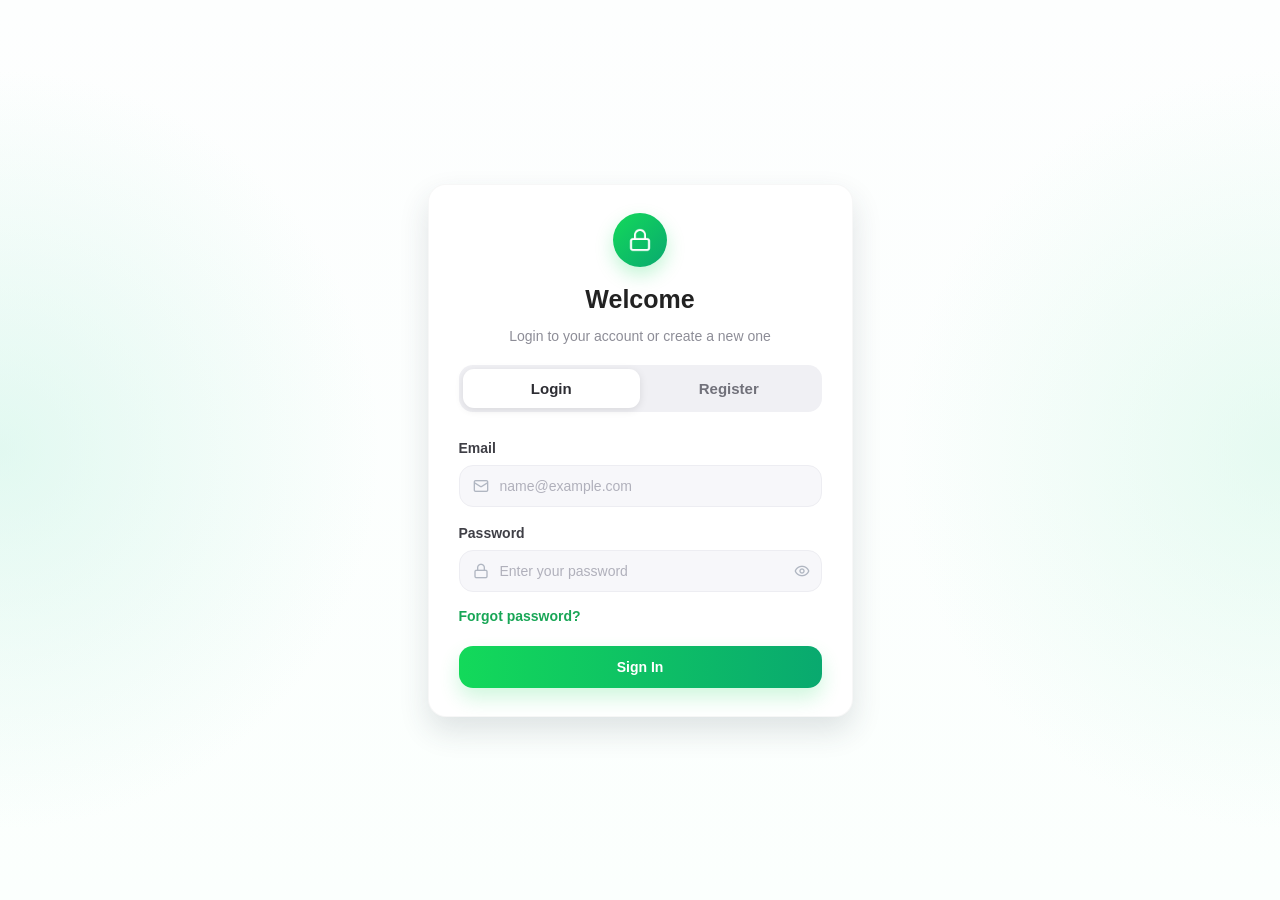
==== src/main/webapp/index.html @ 4265567c "ujwal added files" ====
<!doctype html>
<html lang="en">
<head>
  <meta charset="UTF-8" />
  <meta http-equiv="refresh" content="0; url=login.html" />
  <meta name="viewport" content="width=device-width, initial-scale=1.0" />
  <title>Redirecting...</title>
</head>
<body>
  <p>Redirecting to <a href="login.html">login.html</a>...</p>
</body>
</html>
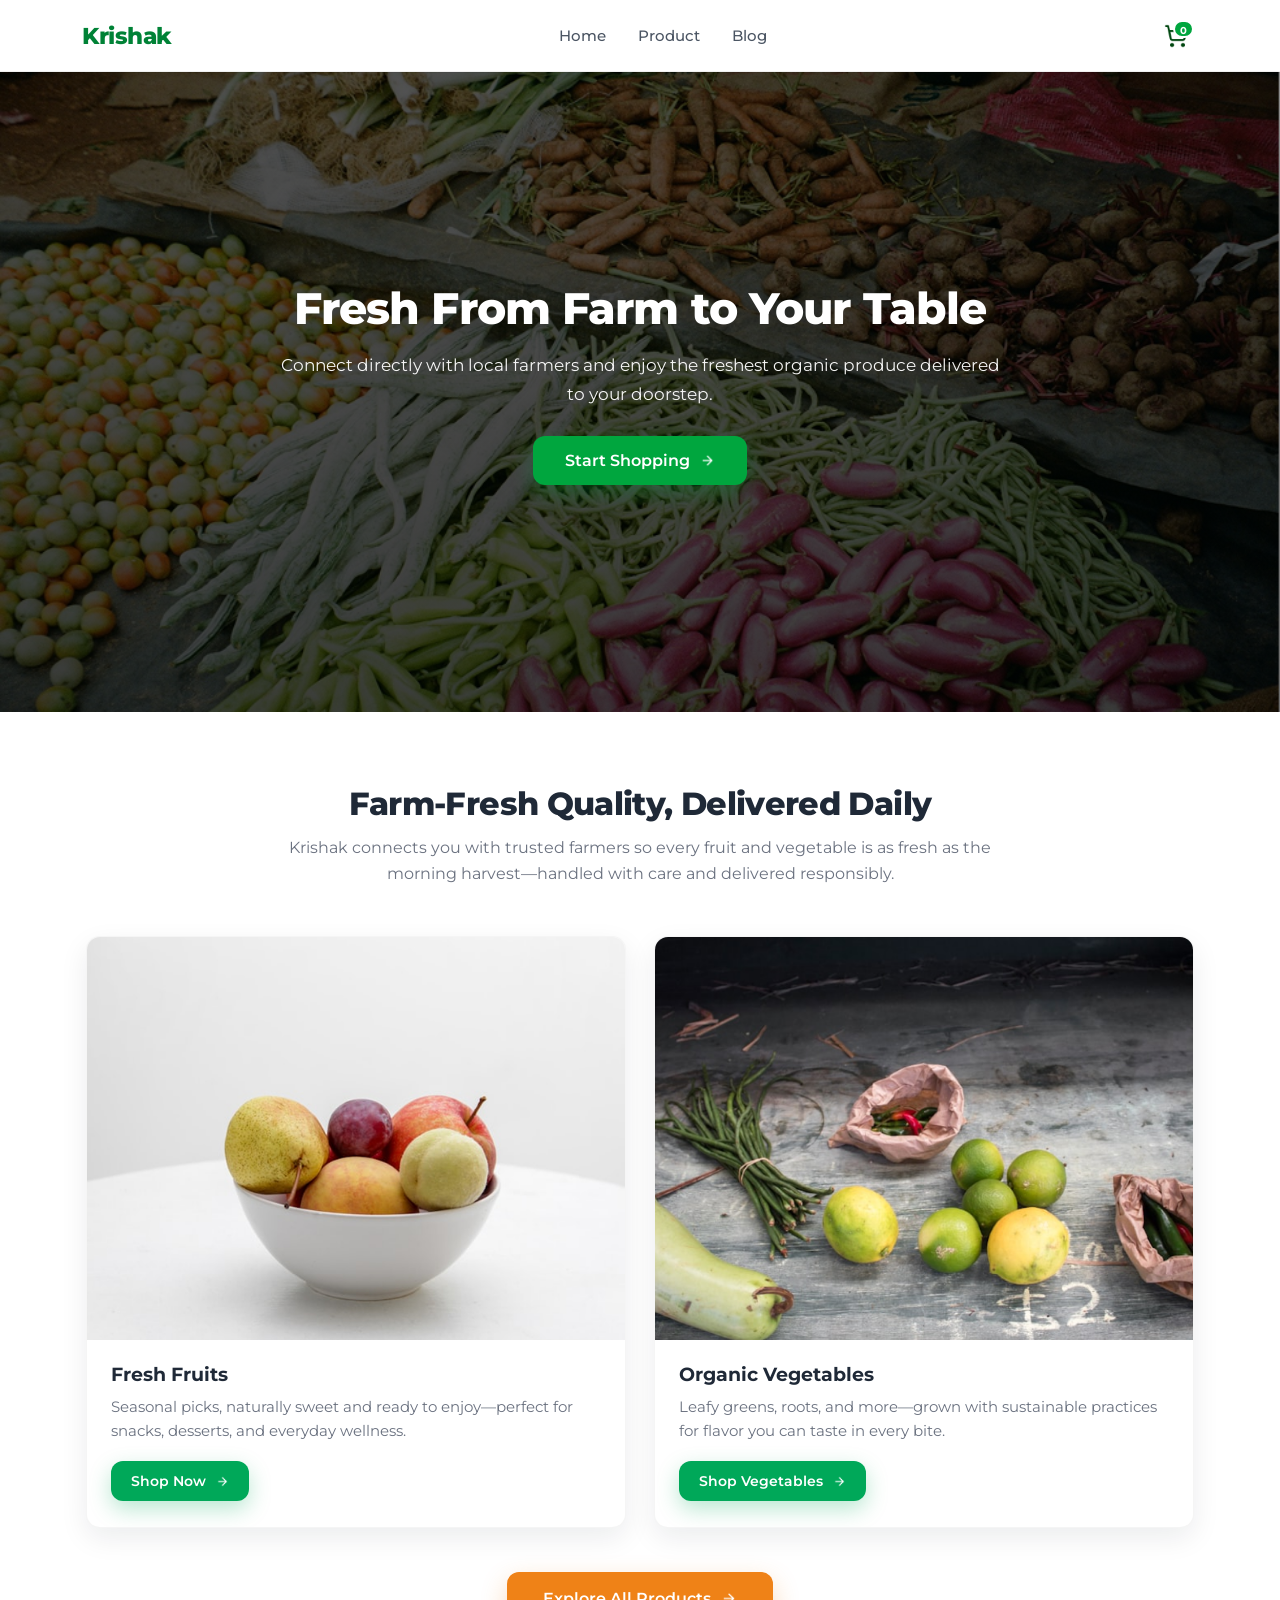
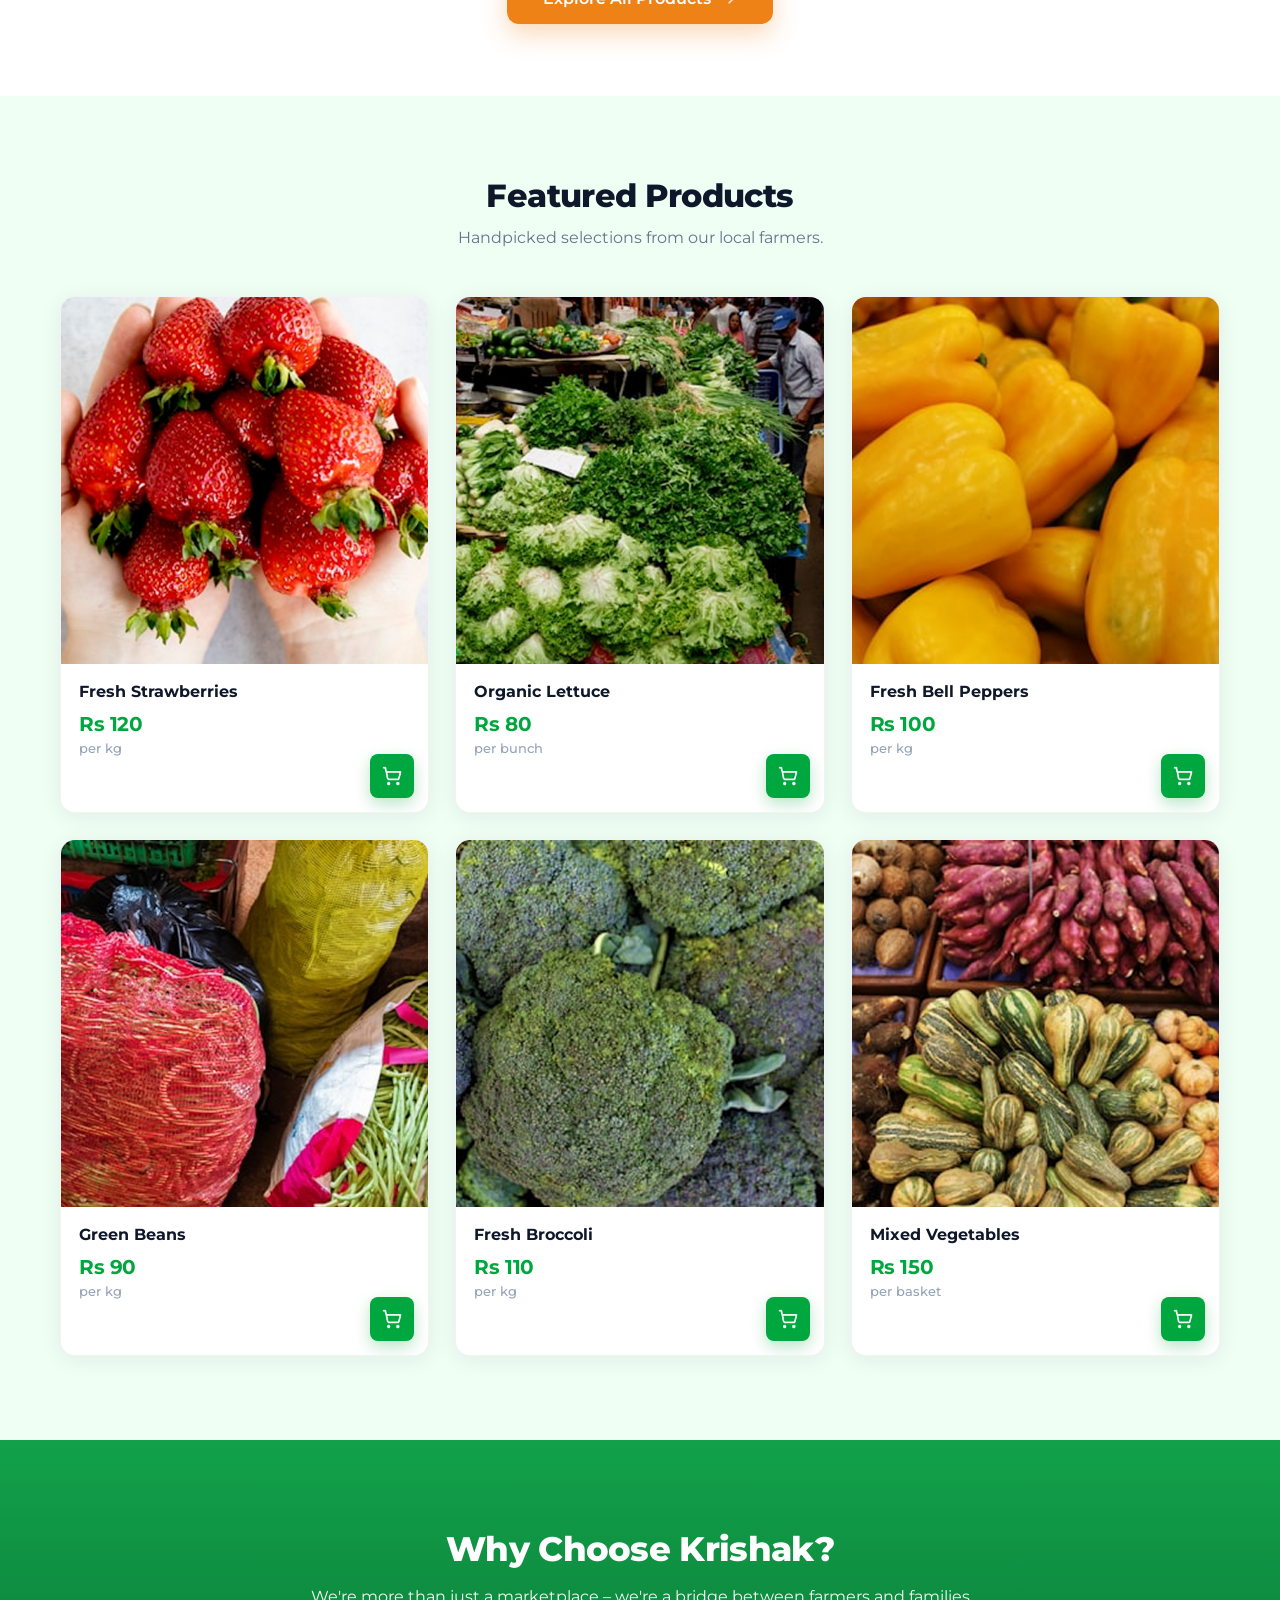
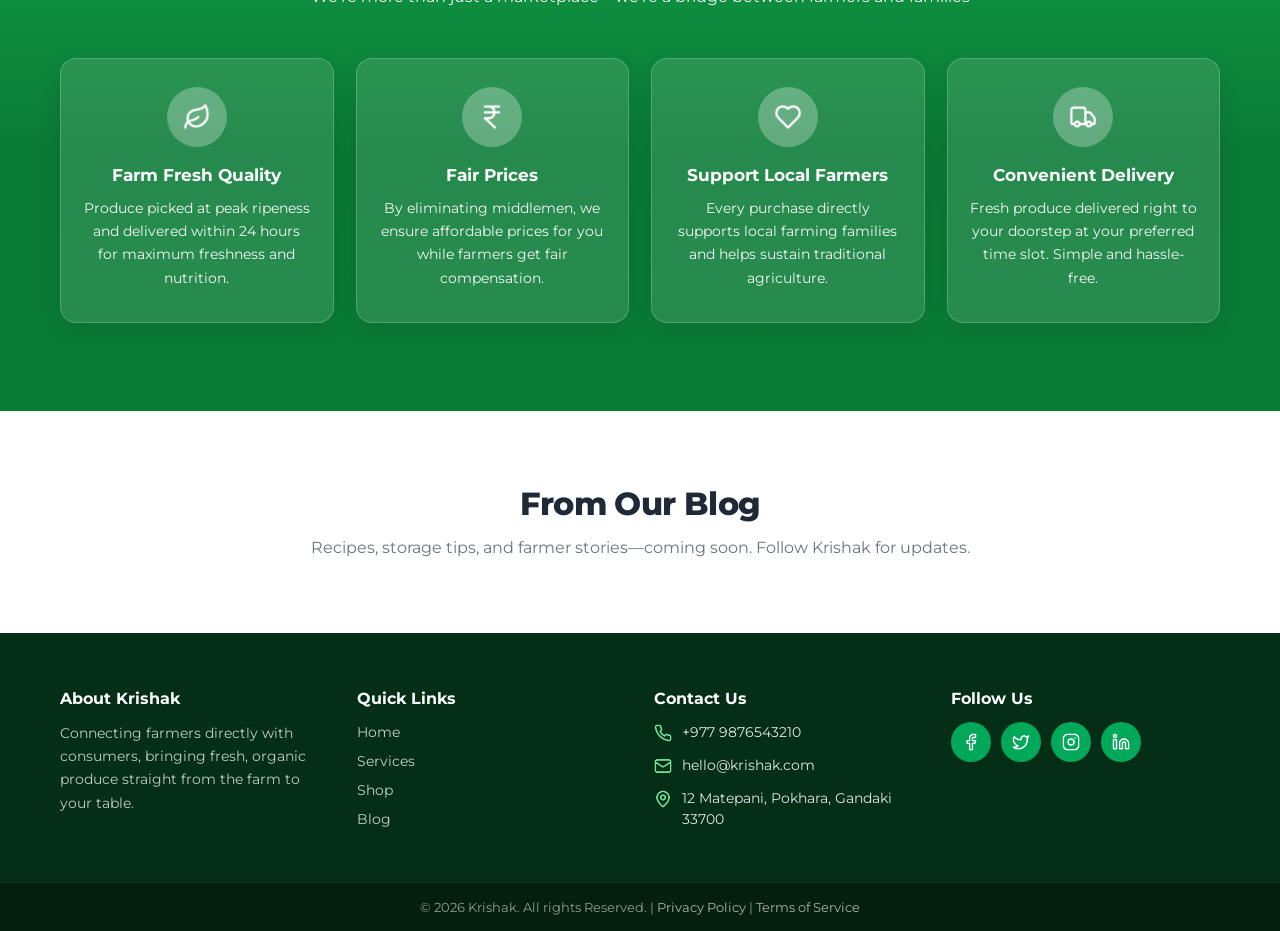
==== commit 1a704463: "static web creation" ====
--- a/src/main/webapp/index.html
+++ b/src/main/webapp/index.html
@@ -2,12 +2,187 @@
 <html lang="en">
 <head>
   <meta charset="UTF-8" />
-  <meta http-equiv="refresh" content="0; url=login.html" />
   <meta name="viewport" content="width=device-width, initial-scale=1.0" />
-  <title>Redirecting...</title>
+  <title>Krishak — Farm Fresh to Your Table</title>
+  <link rel="preconnect" href="https://fonts.googleapis.com" />
+  <link rel="preconnect" href="https://fonts.gstatic.com" crossorigin />
+  <link href="https://fonts.googleapis.com/css2?family=Montserrat:wght@400;500;600;700;800&display=swap" rel="stylesheet" />
+  <link rel="stylesheet" href="landing.css" />
 </head>
 <body>
-  <p>Redirecting to <a href="login.html">login.html</a>...</p>
+  <header class="site-header" id="top">
+    <div class="header-inner">
+      <a class="logo" href="index.html">Krishak</a>
+      <nav class="main-nav" aria-label="Primary">
+        <a href="index.html#top">Home</a>
+        <a href="shop.html">Product</a>
+        <a href="#blog">Blog</a>
+      </nav>
+      <a class="cart-link" href="cart.html" aria-label="Shopping cart">
+        <img src="image/cart.png" alt="" width="24" height="24" />
+        <span id="cart-badge" class="cart-badge" aria-live="polite">0</span>
+      </a>
+    </div>
+  </header>
+
+  <main>
+    <section class="hero" aria-label="Welcome">
+      <div class="hero-bg" style="background-image: url('image/hero.png');"></div>
+      <div class="hero-overlay"></div>
+      <div class="hero-content">
+        <h1>Fresh From Farm to Your Table</h1>
+        <p>
+          Connect directly with local farmers and enjoy the freshest organic produce delivered to your doorstep.
+        </p>
+        <a class="btn btn-primary btn-hero" href="shop.html">Start Shopping <img class="btn-arrow" src="image/right_arrow.png" alt="" width="16" height="16" /></a>
+      </div>
+    </section>
+
+    <section class="section intro" id="categories">
+      <div class="container narrow">
+        <h2 class="section-title">Farm-Fresh Quality, Delivered Daily</h2>
+        <p class="section-lead">
+          Krishak connects you with trusted farmers so every fruit and vegetable is as fresh as the morning harvest—handled with care and delivered responsibly.
+        </p>
+      </div>
+
+      <div class="container category-row">
+        <article class="category-card">
+          <div class="category-media">
+            <img src="image/fruit.png" alt="Bowl of fresh mixed fruits" loading="lazy" />
+          </div>
+          <div class="category-body">
+            <h3>Fresh Fruits</h3>
+            <p>Seasonal picks, naturally sweet and ready to enjoy—perfect for snacks, desserts, and everyday wellness.</p>
+            <a class="btn btn-primary btn-sm" href="shop.html">Shop Now <img class="btn-arrow" src="image/right_arrow.png" alt="" width="14" height="14" /></a>
+          </div>
+        </article>
+        <article class="category-card">
+          <div class="category-media">
+            <img src="image/organic_vegetables.png" alt="Assorted organic vegetables" loading="lazy" />
+          </div>
+          <div class="category-body">
+            <h3>Organic Vegetables</h3>
+            <p>Leafy greens, roots, and more—grown with sustainable practices for flavor you can taste in every bite.</p>
+            <a class="btn btn-primary btn-sm" href="shop.html">Shop Vegetables <img class="btn-arrow" src="image/right_arrow.png" alt="" width="14" height="14" /></a>
+          </div>
+        </article>
+      </div>
+
+      <div class="container cta-wrap">
+        <a class="btn btn-accent btn-lg" href="shop.html">Explore All Products <img class="btn-arrow" src="image/right_arrow.png" alt="" width="15" height="15" /></a>
+      </div>
+    </section>
+
+    <section class="section featured" id="featured" aria-labelledby="featured-heading">
+      <div class="container">
+        <h2 id="featured-heading" class="section-title">Featured Products</h2>
+        <p class="section-lead">Handpicked selections from our local farmers.</p>
+
+        <div id="product-grid" class="product-grid"></div>
+      </div>
+    </section>
+
+    <section class="section why" id="why" aria-labelledby="why-heading">
+      <div class="container">
+        <h2 id="why-heading" class="why-title">Why Choose Krishak?</h2>
+        <p class="why-lead">We're more than just a marketplace – we're a bridge between farmers and families</p>
+
+        <div class="why-grid">
+          <article class="why-card">
+            <div class="why-icon" aria-hidden="true">
+              <img class="why-icon-tone" src="image/leaf.png" alt="" />
+            </div>
+            <h3>Farm Fresh Quality</h3>
+            <p>Produce picked at peak ripeness and delivered within 24 hours for maximum freshness and nutrition.</p>
+          </article>
+          <article class="why-card">
+            <div class="why-icon" aria-hidden="true">
+              <img class="why-icon-tone" src="image/rupee.png" alt="" />
+            </div>
+            <h3>Fair Prices</h3>
+            <p>By eliminating middlemen, we ensure affordable prices for you while farmers get fair compensation.</p>
+          </article>
+          <article class="why-card">
+            <div class="why-icon" aria-hidden="true">
+              <img src="image/white_heart.png" alt="" />
+            </div>
+            <h3>Support Local Farmers</h3>
+            <p>Every purchase directly supports local farming families and helps sustain traditional agriculture.</p>
+          </article>
+          <article class="why-card">
+            <div class="why-icon" aria-hidden="true">
+              <img src="image/white_truck.png" alt="" />
+            </div>
+            <h3>Convenient Delivery</h3>
+            <p>Fresh produce delivered right to your doorstep at your preferred time slot. Simple and hassle-free.</p>
+          </article>
+        </div>
+      </div>
+    </section>
+
+    <section class="section blog-teaser" id="blog" aria-labelledby="blog-heading">
+      <div class="container narrow">
+        <h2 id="blog-heading" class="section-title">From Our Blog</h2>
+        <p class="section-lead">Recipes, storage tips, and farmer stories—coming soon. Follow Krishak for updates.</p>
+      </div>
+    </section>
+  </main>
+
+  <footer class="site-footer">
+    <div class="footer-grid container">
+      <div class="footer-col">
+        <h3>About Krishak</h3>
+        <p>
+          Connecting farmers directly with consumers, bringing fresh, organic produce straight from the farm to your table.
+        </p>
+      </div>
+      <div class="footer-col">
+        <h3>Quick Links</h3>
+        <ul class="footer-links">
+          <li><a href="index.html#top">Home</a></li>
+          <li><a href="#why">Services</a></li>
+          <li><a href="shop.html">Shop</a></li>
+          <li><a href="#blog">Blog</a></li>
+        </ul>
+      </div>
+      <div class="footer-col">
+        <h3>Contact Us</h3>
+        <ul class="footer-contact">
+          <li>
+            <img src="image/phone.png" alt="" width="18" height="18" />
+            <a href="tel:+911800123456">+977 9876543210</a>
+          </li>
+          <li>
+            <img src="image/green_email.png" alt="" width="18" height="18" />
+            <a href="mailto:hello@krishak.com">hello@krishak.com</a>
+          </li>
+          <li>
+            <img src="image/location.png" alt="" width="18" height="18" />
+            <span>12 Matepani, Pokhara, Gandaki 33700</span>
+          </li>
+        </ul>
+      </div>
+      <div class="footer-col">
+        <h3>Follow Us</h3>
+        <div class="social-row" aria-label="Social media">
+          <a class="social-btn" href="#" aria-label="Facebook"><img src="image/facebook.png" alt="" /></a>
+          <a class="social-btn" href="#" aria-label="Twitter"><img src="image/bird.png" alt="" /></a>
+          <a class="social-btn" href="#" aria-label="Instagram"><img src="image/instagram.png" alt="" /></a>
+          <a class="social-btn" href="#" aria-label="LinkedIn"><img src="image/linkedIn.png" alt="" /></a>
+        </div>
+      </div>
+    </div>
+
+    <div class="footer-bar">
+      <div class="container footer-bar-inner">
+        <p>© 2026 Krishak. All rights Reserved. | <a href="#">Privacy Policy</a> | <a href="#">Terms of Service</a></p>
+      </div>
+    </div>
+  </footer>
+
+  <p id="toast" class="toast" role="status" aria-live="polite"></p>
+
+  <script src="landing.js"></script>
 </body>
 </html>
-
--- a/src/main/webapp/landing.css
+++ b/src/main/webapp/landing.css
@@ -0,0 +1,818 @@
+:root {
+  --logo-green: #008236;
+  --cta-green: #00a63e;
+  --cta-green-hover: #008c35;
+  --green-primary: #00a859;
+  --green-primary-hover: #008f4c;
+  --orange-accent: #ef8217;
+  --orange-accent-hover: #d97310;
+  --mint-bg: #f0fdf4;
+  --text-dark: #374151;
+  --text-muted: #6b7280;
+  /* Why section uses its own gradient + glass cards (see .why) */
+  --footer-bg: #052e16;
+  --footer-bar: #041f10;
+  --header-h: 72px;
+  --shadow-soft: 0 10px 28px rgba(15, 23, 42, 0.08);
+  --radius-card: 14px;
+  --radius-btn: 999px;
+}
+
+*,
+*::before,
+*::after {
+  box-sizing: border-box;
+}
+
+html {
+  scroll-behavior: smooth;
+}
+
+body {
+  margin: 0;
+  font-family: "Montserrat", system-ui, -apple-system, sans-serif;
+  color: var(--text-dark);
+  background: #fff;
+  padding-top: var(--header-h);
+}
+
+img {
+  max-width: 100%;
+  height: auto;
+  display: block;
+}
+
+a {
+  color: inherit;
+}
+
+/* ——— Sticky header ——— */
+.site-header {
+  position: fixed;
+  top: 0;
+  left: 0;
+  right: 0;
+  z-index: 1000;
+  height: var(--header-h);
+  background: rgba(255, 255, 255, 0.96);
+  backdrop-filter: blur(10px);
+  border-bottom: 1px solid rgba(0, 0, 0, 0.06);
+  box-shadow: 0 1px 0 rgba(0, 0, 0, 0.04);
+}
+
+.header-inner {
+  max-width: 1160px;
+  margin: 0 auto;
+  padding: 0 22px;
+  height: 100%;
+  display: flex;
+  align-items: center;
+  justify-content: space-between;
+  gap: 20px;
+}
+
+.logo {
+  font-weight: 800;
+  font-size: 1.45rem;
+  letter-spacing: -0.02em;
+  color: var(--logo-green);
+  text-decoration: none;
+}
+
+.main-nav {
+  display: flex;
+  align-items: center;
+  justify-content: center;
+  gap: 32px;
+  flex: 1;
+}
+
+.main-nav a {
+  text-decoration: none;
+  font-weight: 500;
+  font-size: 0.95rem;
+  color: #4b5563;
+  transition: color 0.2s ease;
+}
+
+.main-nav a:hover {
+  color: var(--logo-green);
+}
+
+.cart-link {
+  position: relative;
+  display: flex;
+  align-items: center;
+  justify-content: center;
+  width: 44px;
+  height: 44px;
+  border-radius: 12px;
+  transition: background 0.2s ease;
+}
+
+.cart-link:hover {
+  background: rgba(0, 130, 54, 0.1);
+}
+
+.cart-link img {
+  width: 24px;
+  height: 24px;
+  object-fit: contain;
+  /* Tint default cart glyph toward brand #008236 */
+  filter: brightness(0) saturate(100%) invert(22%) sepia(60%) saturate(1800%) hue-rotate(115deg) brightness(0.72) contrast(1.08);
+}
+
+.cart-badge {
+  position: absolute;
+  top: 6px;
+  right: 4px;
+  min-width: 18px;
+  height: 18px;
+  padding: 0 5px;
+  font-size: 0.65rem;
+  font-weight: 700;
+  line-height: 18px;
+  text-align: center;
+  color: #fff;
+  background: var(--cta-green);
+  border-radius: 999px;
+  border: 2px solid #fff;
+}
+
+/* ——— Hero ——— */
+.hero {
+  position: relative;
+  min-height: min(78vh, 640px);
+  display: flex;
+  align-items: center;
+  justify-content: center;
+  text-align: center;
+  padding: 48px 20px 64px;
+  overflow: hidden;
+}
+
+.hero-bg {
+  position: absolute;
+  inset: 0;
+  background-size: cover;
+  background-position: center;
+}
+
+.hero-overlay {
+  position: absolute;
+  inset: 0;
+  /* Neutral dark veil (no green cast) — keeps vegetables true-to-life */
+  background: linear-gradient(180deg, rgba(0, 0, 0, 0.45) 0%, rgba(0, 0, 0, 0.52) 45%, rgba(0, 0, 0, 0.58) 100%);
+}
+
+.hero-content {
+  position: relative;
+  z-index: 1;
+  max-width: 720px;
+  color: #fff;
+}
+
+.hero-content h1 {
+  margin: 0 0 18px;
+  font-size: clamp(1.85rem, 4.5vw, 2.75rem);
+  font-weight: 800;
+  line-height: 1.15;
+  letter-spacing: -0.02em;
+  text-shadow: 0 2px 24px rgba(0, 0, 0, 0.25);
+}
+
+.hero-content p {
+  margin: 0 0 28px;
+  font-size: clamp(0.95rem, 2vw, 1.08rem);
+  line-height: 1.65;
+  font-weight: 400;
+  opacity: 0.95;
+}
+
+/* ——— Buttons ——— */
+.btn {
+  display: inline-flex;
+  align-items: center;
+  justify-content: center;
+  gap: 8px;
+  text-decoration: none;
+  font-family: inherit;
+  font-weight: 600;
+  font-size: 0.95rem;
+  border: none;
+  cursor: pointer;
+  border-radius: 12px;
+  transition: background 0.2s ease, transform 0.2s ease, box-shadow 0.2s ease;
+}
+
+.btn-primary {
+  background: var(--green-primary);
+  color: #fff;
+  padding: 14px 28px;
+  box-shadow: 0 8px 22px rgba(0, 168, 89, 0.28);
+}
+
+.btn-primary:hover {
+  background: var(--green-primary-hover);
+  transform: translateY(-1px);
+  box-shadow: 0 10px 26px rgba(0, 168, 89, 0.32);
+}
+
+.btn-hero {
+  padding: 15px 32px;
+  font-size: 1rem;
+}
+
+/* Hero CTA: exact brand green, rounded (not pill) */
+.hero .btn.btn-primary.btn-hero {
+  background: var(--cta-green);
+  border-radius: 12px;
+  box-shadow: 0 8px 22px rgba(0, 166, 62, 0.3);
+}
+
+.hero .btn.btn-primary.btn-hero:hover {
+  background: var(--cta-green-hover);
+  box-shadow: 0 10px 26px rgba(0, 166, 62, 0.34);
+}
+
+.btn-sm {
+  padding: 11px 20px;
+  font-size: 0.88rem;
+}
+
+.btn-lg {
+  padding: 16px 36px;
+  font-size: 1.02rem;
+}
+
+.btn-accent {
+  background: var(--orange-accent);
+  color: #fff;
+  box-shadow: 0 10px 26px rgba(239, 130, 23, 0.3);
+}
+
+.btn-accent:hover {
+  background: var(--orange-accent-hover);
+  transform: translateY(-1px);
+}
+
+/* Arrow icon in text buttons (index CTAs) */
+.btn-arrow {
+  display: inline-block;
+  width: 0.95em;
+  height: 0.95em;
+  max-width: 18px;
+  max-height: 18px;
+  object-fit: contain;
+  vertical-align: middle;
+  margin-left: 2px;
+  flex-shrink: 0;
+}
+
+.btn-primary .btn-arrow,
+.btn-accent .btn-arrow {
+  filter: brightness(0) invert(1);
+}
+
+/* ——— Sections ——— */
+.section {
+  padding: 72px 20px;
+}
+
+.container {
+  max-width: 1160px;
+  margin: 0 auto;
+}
+
+.container.narrow {
+  max-width: 760px;
+  text-align: center;
+}
+
+.section-title {
+  margin: 0 0 12px;
+  font-size: clamp(1.55rem, 3vw, 2rem);
+  font-weight: 800;
+  color: #1f2937;
+  letter-spacing: -0.02em;
+}
+
+.section-lead {
+  margin: 0;
+  font-size: 1rem;
+  line-height: 1.65;
+  color: var(--text-muted);
+}
+
+.intro .section-lead {
+  margin-top: 0;
+}
+
+.intro .narrow {
+  margin-bottom: 48px;
+}
+
+/* ——— Category cards (flex) ——— */
+.category-row {
+  display: flex;
+  flex-wrap: wrap;
+  gap: 28px;
+  justify-content: center;
+  margin-bottom: 44px;
+}
+
+.category-card {
+  flex: 1 1 340px;
+  max-width: 540px;
+  background: #fff;
+  border-radius: var(--radius-card);
+  overflow: hidden;
+  box-shadow: var(--shadow-soft);
+  border: 1px solid rgba(0, 0, 0, 0.04);
+  display: flex;
+  flex-direction: column;
+  transition: transform 0.25s ease, box-shadow 0.25s ease;
+}
+
+.category-card:hover {
+  transform: translateY(-4px);
+  box-shadow: 0 16px 40px rgba(15, 23, 42, 0.12);
+}
+
+.category-media {
+  aspect-ratio: 4 / 3;
+  background: #f9fafb;
+  overflow: hidden;
+}
+
+.category-media img {
+  width: 100%;
+  height: 100%;
+  object-fit: cover;
+}
+
+.category-body {
+  padding: 22px 24px 26px;
+}
+
+.category-body h3 {
+  margin: 0 0 10px;
+  font-size: 1.2rem;
+  font-weight: 700;
+  color: #1f2937;
+}
+
+.category-body p {
+  margin: 0 0 18px;
+  font-size: 0.92rem;
+  line-height: 1.6;
+  color: var(--text-muted);
+}
+
+.cta-wrap {
+  text-align: center;
+}
+
+/* ——— Featured products (mint section + emerald accents, matches reference) ——— */
+.featured {
+  --featured-emerald: #00a63e;
+  --featured-emerald-hover: #008c35;
+  background: #f0fff4;
+}
+
+.section.featured {
+  padding-top: 80px;
+  padding-bottom: 84px;
+}
+
+.featured .section-title {
+  text-align: center;
+  color: #0f172a;
+  margin-bottom: 10px;
+}
+
+.featured .section-lead {
+  text-align: center;
+  color: #64748b;
+  max-width: 560px;
+  margin-left: auto;
+  margin-right: auto;
+  margin-bottom: 44px;
+}
+
+.product-grid {
+  display: grid;
+  grid-template-columns: repeat(3, 1fr);
+  gap: 26px;
+}
+
+.product-card {
+  position: relative;
+  display: flex;
+  flex-direction: column;
+  background: #fff;
+  border-radius: 15px;
+  overflow: hidden;
+  box-shadow: 0 4px 22px rgba(15, 23, 42, 0.07);
+  border: 1px solid rgba(15, 23, 42, 0.05);
+  transition: transform 0.25s ease, box-shadow 0.25s ease;
+}
+
+.product-card:hover {
+  transform: translateY(-5px);
+  box-shadow: 0 14px 40px rgba(15, 23, 42, 0.11);
+}
+
+.product-card__media {
+  aspect-ratio: 1;
+  background: #f1f5f9;
+  overflow: hidden;
+}
+
+.product-card__media img {
+  width: 100%;
+  height: 100%;
+  object-fit: cover;
+  display: block;
+}
+
+.product-card__body {
+  position: relative;
+  text-align: left;
+  padding: 16px 18px 56px;
+}
+
+.product-card__title {
+  margin: 0 0 10px;
+  font-size: 1.02rem;
+  font-weight: 700;
+  color: #0f172a;
+  line-height: 1.35;
+}
+
+.product-card__price {
+  margin: 0 0 4px;
+  font-size: 1.22rem;
+  font-weight: 700;
+  color: var(--featured-emerald);
+  letter-spacing: -0.02em;
+}
+
+.product-card__unit {
+  margin: 0;
+  font-size: 0.82rem;
+  font-weight: 500;
+  color: #94a3b8;
+}
+
+.product-card .add-cart {
+  position: absolute;
+  right: 14px;
+  bottom: 14px;
+  width: 44px;
+  height: 44px;
+  border: none;
+  border-radius: 8px;
+  background: var(--featured-emerald);
+  cursor: pointer;
+  display: flex;
+  align-items: center;
+  justify-content: center;
+  padding: 0;
+  transition: background 0.2s ease, transform 0.2s ease;
+  box-shadow: 0 6px 16px rgba(0, 166, 62, 0.28);
+}
+
+.product-card .add-cart img {
+  width: 20px;
+  height: 20px;
+}
+
+.product-card .add-cart:hover {
+  background: var(--featured-emerald-hover);
+  transform: scale(1.05);
+}
+
+.product-card .add-cart:focus-visible {
+  outline: 2px solid var(--featured-emerald);
+  outline-offset: 2px;
+}
+
+/* ——— Why choose Krishak (gradient + centered glass cards) ——— */
+.section.why {
+  padding-top: 88px;
+  padding-bottom: 88px;
+}
+
+.why {
+  background: linear-gradient(180deg, #12a14b 0%, #0a7a35 55%, #097c36 100%);
+  color: #fff;
+  text-align: center;
+}
+
+.why-title {
+  margin: 0 0 14px;
+  font-size: clamp(1.6rem, 3.2vw, 2.1rem);
+  font-weight: 800;
+  color: #fff;
+  letter-spacing: -0.02em;
+}
+
+.why-lead {
+  margin: 0 auto 48px;
+  max-width: 720px;
+  font-size: 1.02rem;
+  font-weight: 400;
+  line-height: 1.65;
+  color: #fff;
+  opacity: 0.96;
+}
+
+.why-grid {
+  display: flex;
+  flex-wrap: wrap;
+  justify-content: center;
+  align-items: stretch;
+  gap: 22px;
+}
+
+.why-card {
+  flex: 1 1 0;
+  min-width: 200px;
+  display: flex;
+  flex-direction: column;
+  align-items: center;
+  text-align: center;
+  padding: 28px 22px 32px;
+  border-radius: 16px;
+  background: rgba(255, 255, 255, 0.12);
+  border: 1px solid rgba(255, 255, 255, 0.2);
+  box-shadow: 0 8px 24px rgba(0, 0, 0, 0.08);
+  transition: transform 0.2s ease, background 0.2s ease, border-color 0.2s ease;
+}
+
+.why-card:hover {
+  transform: translateY(-4px);
+  background: rgba(255, 255, 255, 0.16);
+  border-color: rgba(255, 255, 255, 0.28);
+}
+
+.why-icon {
+  width: 60px;
+  height: 60px;
+  border-radius: 50%;
+  background: rgba(255, 255, 255, 0.28);
+  display: flex;
+  align-items: center;
+  justify-content: center;
+  margin: 0 auto 18px;
+  flex-shrink: 0;
+}
+
+.why-icon img {
+  width: 28px;
+  height: 28px;
+  object-fit: contain;
+}
+
+/* Dark glyph assets → white (matches reference icons on frosted circle) */
+.why-icon img.why-icon-tone {
+  filter: brightness(0) invert(1);
+}
+
+.why-card h3 {
+  margin: 0 0 12px;
+  font-size: 1.06rem;
+  font-weight: 700;
+  color: #fff;
+}
+
+.why-card p {
+  margin: 0;
+  font-size: 0.9rem;
+  font-weight: 400;
+  line-height: 1.6;
+  color: #fff;
+  opacity: 0.95;
+}
+
+/* ——— Blog teaser ——— */
+.blog-teaser {
+  background: #fff;
+  border-top: 1px solid rgba(0, 0, 0, 0.06);
+}
+
+/* ——— Footer (flex columns) ——— */
+.site-footer {
+  background: var(--footer-bg);
+  color: rgba(255, 255, 255, 0.88);
+  padding-top: 56px;
+}
+
+.footer-grid {
+  display: flex;
+  flex-wrap: wrap;
+  gap: 36px 28px;
+  padding-bottom: 40px;
+}
+
+.footer-col {
+  flex: 1 1 200px;
+  min-width: 160px;
+}
+
+.footer-col h3 {
+  margin: 0 0 14px;
+  font-size: 1rem;
+  font-weight: 700;
+  color: #fff;
+}
+
+.footer-col p {
+  margin: 0;
+  font-size: 0.88rem;
+  line-height: 1.65;
+  opacity: 0.85;
+}
+
+.footer-links {
+  list-style: none;
+  margin: 0;
+  padding: 0;
+}
+
+.footer-links li {
+  margin-bottom: 10px;
+}
+
+.footer-links a {
+  font-size: 0.9rem;
+  text-decoration: none;
+  opacity: 0.88;
+  transition: opacity 0.2s ease, color 0.2s ease;
+}
+
+.footer-links a:hover {
+  opacity: 1;
+  color: #86efac;
+}
+
+.footer-contact {
+  list-style: none;
+  margin: 0;
+  padding: 0;
+}
+
+.footer-contact li {
+  display: flex;
+  align-items: flex-start;
+  gap: 10px;
+  margin-bottom: 12px;
+  font-size: 0.88rem;
+  line-height: 1.5;
+}
+
+.footer-contact a {
+  color: inherit;
+  text-decoration: none;
+}
+
+.footer-contact a:hover {
+  text-decoration: underline;
+}
+
+.footer-contact img {
+  flex-shrink: 0;
+  margin-top: 2px;
+  opacity: 0.95;
+}
+
+.social-row {
+  display: flex;
+  flex-wrap: wrap;
+  gap: 10px;
+}
+
+.social-btn {
+  width: 40px;
+  height: 40px;
+  border-radius: 50%;
+  background: var(--green-primary);
+  display: flex;
+  align-items: center;
+  justify-content: center;
+  transition: background 0.2s ease, transform 0.2s ease;
+}
+
+.social-btn:hover {
+  background: var(--green-primary-hover);
+  transform: translateY(-2px);
+}
+
+.social-btn img {
+  width: 18px;
+  height: 18px;
+  object-fit: contain;
+  filter: brightness(0) invert(1);
+}
+
+.footer-bar {
+  border-top: 1px solid rgba(255, 255, 255, 0.08);
+  background: var(--footer-bar);
+  padding: 16px 20px;
+}
+
+.footer-bar-inner {
+  text-align: center;
+}
+
+.footer-bar-inner p {
+  margin: 0;
+  font-size: 0.82rem;
+  color: rgba(255, 255, 255, 0.55);
+}
+
+.footer-bar-inner a {
+  color: rgba(255, 255, 255, 0.65);
+  text-decoration: none;
+}
+
+.footer-bar-inner a:hover {
+  color: #a7f3d0;
+  text-decoration: underline;
+}
+
+/* ——— Toast ——— */
+.toast {
+  position: fixed;
+  bottom: 24px;
+  left: 50%;
+  transform: translateX(-50%) translateY(120%);
+  margin: 0;
+  padding: 12px 22px;
+  background: #1f2937;
+  color: #fff;
+  font-size: 0.9rem;
+  font-weight: 500;
+  border-radius: 999px;
+  box-shadow: 0 12px 32px rgba(0, 0, 0, 0.2);
+  z-index: 2000;
+  opacity: 0;
+  pointer-events: none;
+  transition: opacity 0.3s ease, transform 0.3s ease;
+}
+
+.toast.show {
+  opacity: 1;
+  transform: translateX(-50%) translateY(0);
+}
+
+/* ——— Responsive ——— */
+@media (max-width: 960px) {
+  .product-grid {
+    grid-template-columns: repeat(2, 1fr);
+  }
+
+  .why-card {
+    flex: 1 1 calc(50% - 14px);
+    max-width: none;
+    min-width: 240px;
+  }
+}
+
+@media (max-width: 640px) {
+  .main-nav {
+    gap: 18px;
+  }
+
+  .main-nav a {
+    font-size: 0.85rem;
+  }
+
+  .product-grid {
+    grid-template-columns: 1fr;
+  }
+
+  .why-card {
+    flex: 1 1 100%;
+    max-width: 420px;
+    margin-left: auto;
+    margin-right: auto;
+  }
+
+  .hero {
+    min-height: 70vh;
+    padding-top: 32px;
+  }
+}
+
+@media (max-width: 480px) {
+  .header-inner {
+    padding: 0 14px;
+  }
+
+  .main-nav {
+    gap: 12px;
+    flex: 0;
+  }
+}
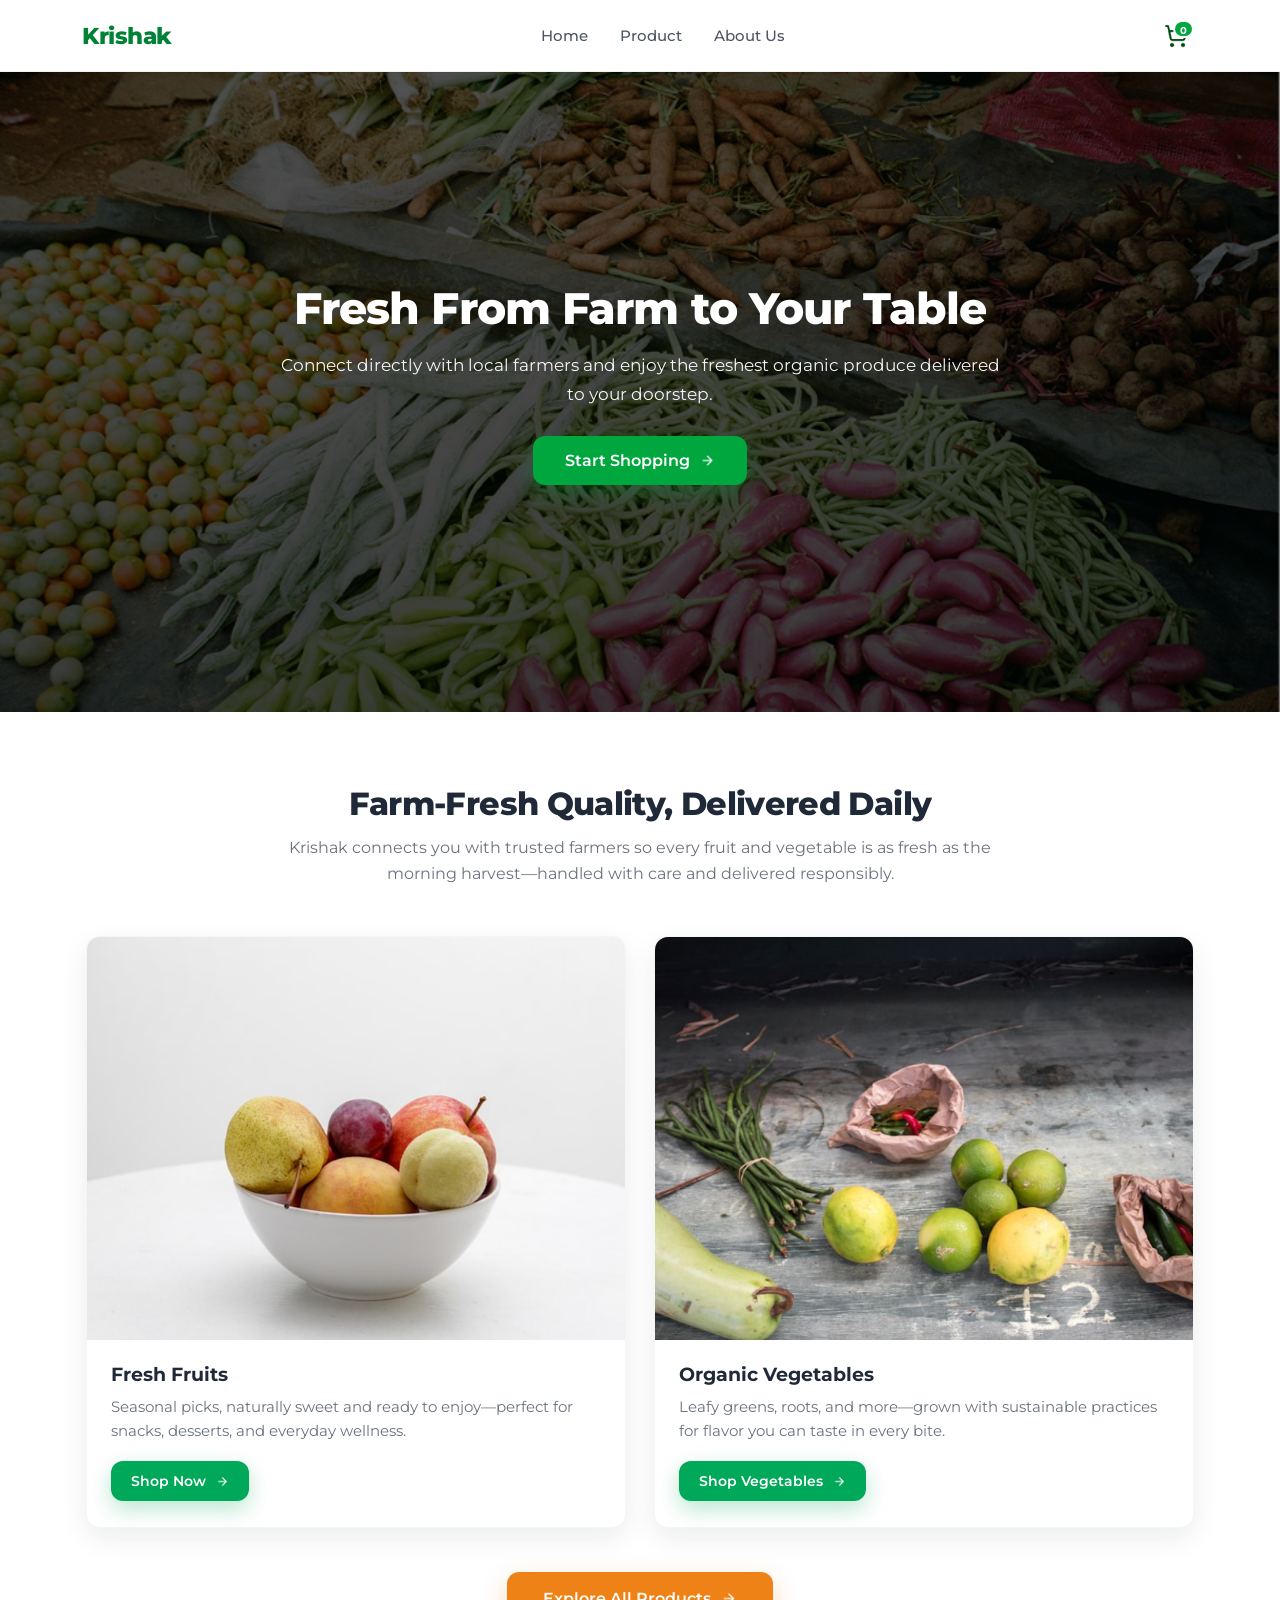
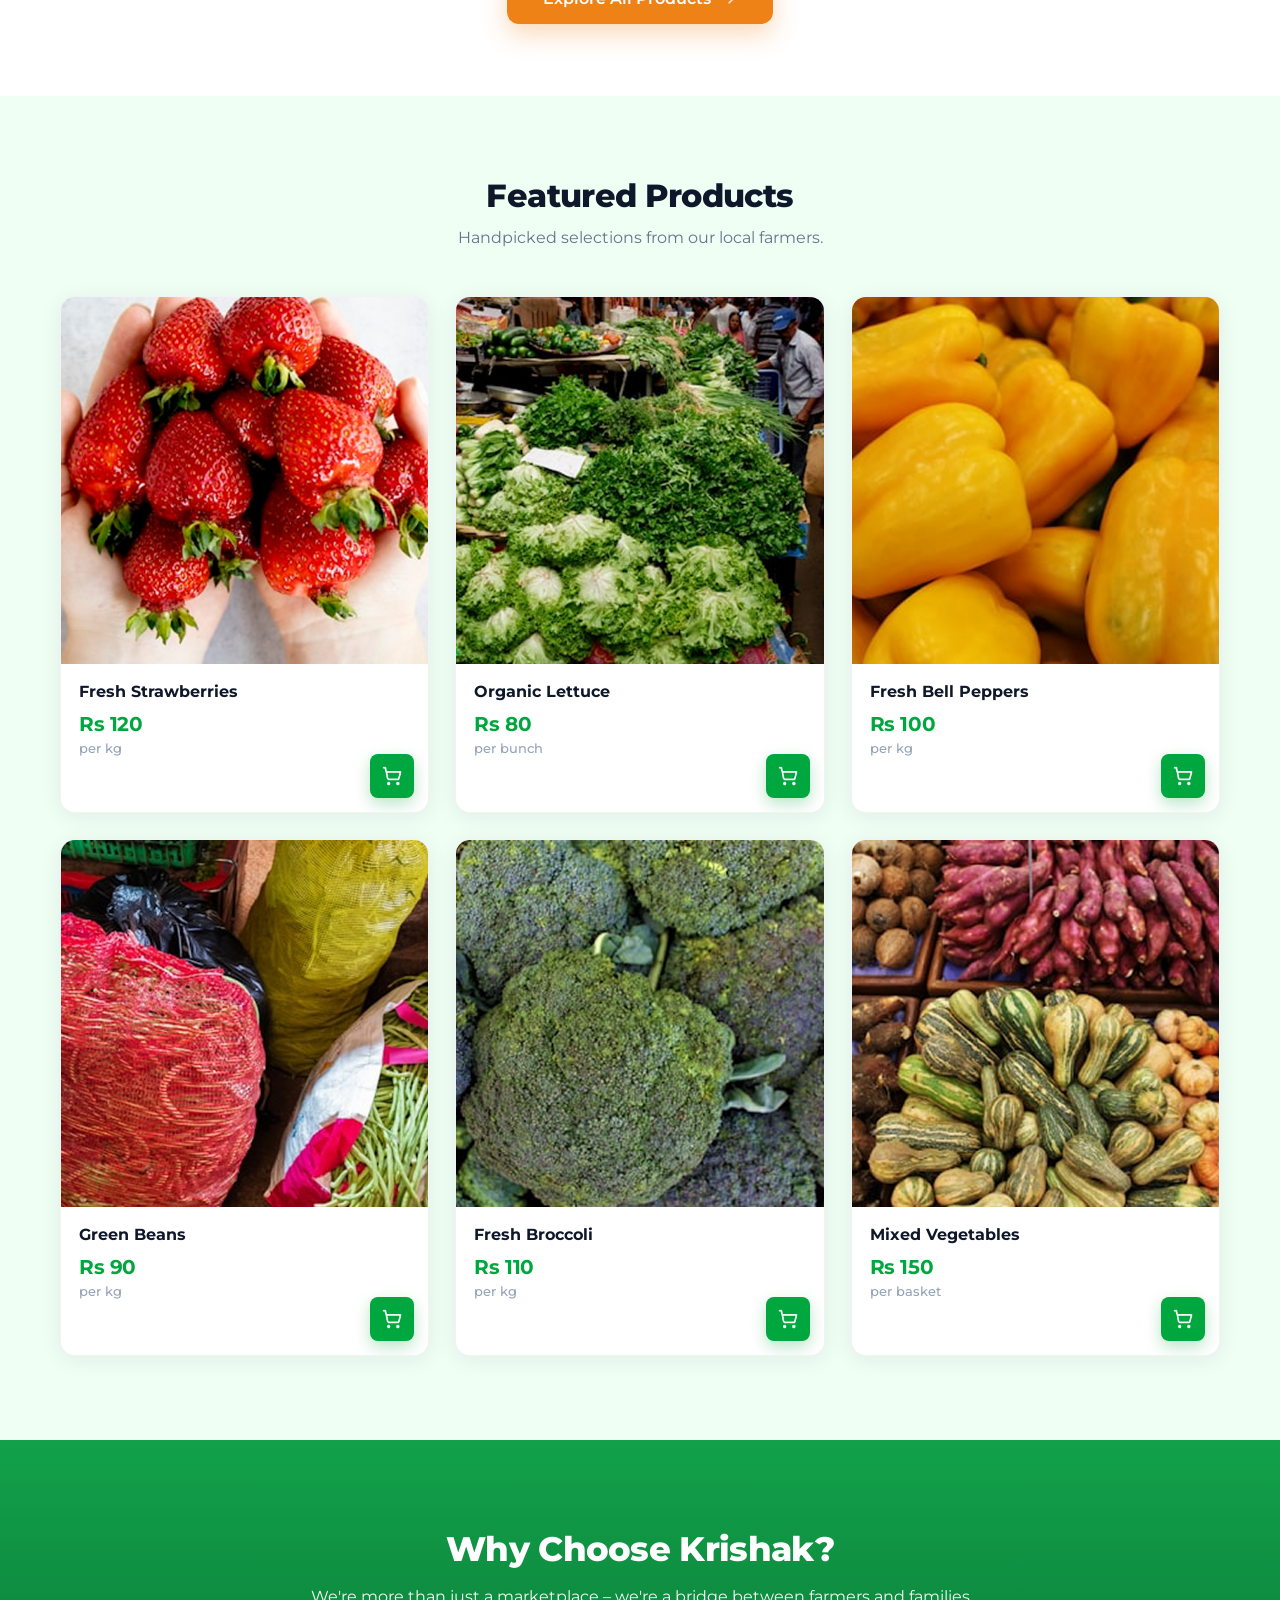
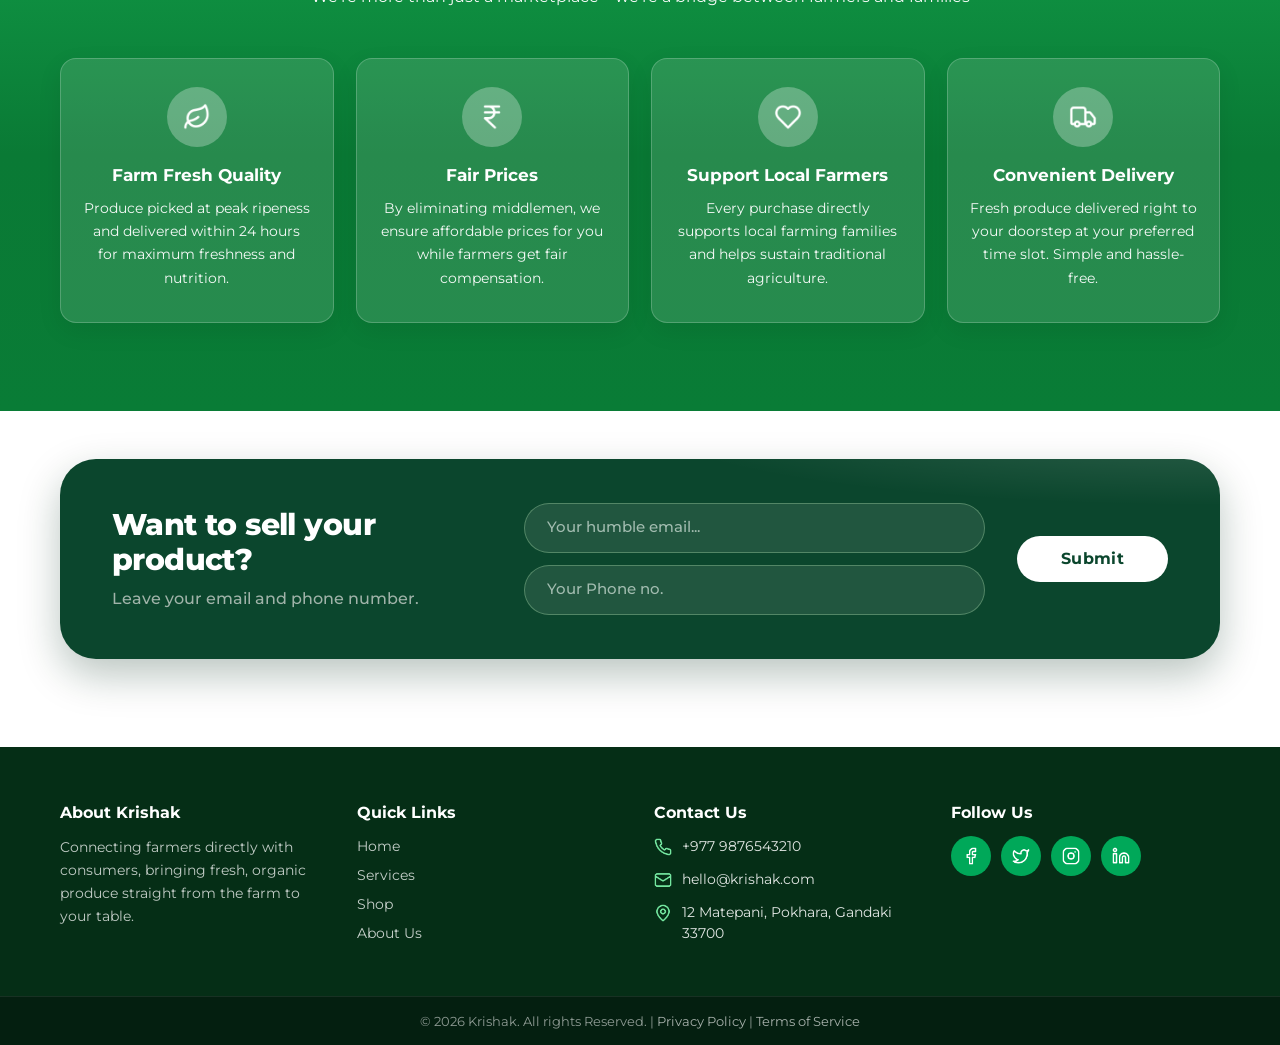
==== commit 801777ad: "home page changes" ====
--- a/src/main/webapp/index.html
+++ b/src/main/webapp/index.html
@@ -16,7 +16,7 @@
       <nav class="main-nav" aria-label="Primary">
         <a href="index.html#top">Home</a>
         <a href="shop.html">Product</a>
-        <a href="#blog">Blog</a>
+        <a href="#about">About Us</a>
       </nav>
       <a class="cart-link" href="cart.html" aria-label="Shopping cart">
         <img src="image/cart.png" alt="" width="24" height="24" />
@@ -121,17 +121,45 @@
       </div>
     </section>
 
-    <section class="section blog-teaser" id="blog" aria-labelledby="blog-heading">
-      <div class="container narrow">
-        <h2 id="blog-heading" class="section-title">From Our Blog</h2>
-        <p class="section-lead">Recipes, storage tips, and farmer stories—coming soon. Follow Krishak for updates.</p>
+    <section class="section seller-cta-section" id="sell-vendor" aria-labelledby="seller-cta-heading">
+      <div class="container">
+        <div class="seller-cta">
+          <div class="seller-cta__shine" aria-hidden="true"></div>
+          <div class="seller-cta__copy">
+            <h2 id="seller-cta-heading" class="seller-cta__title">Want to sell your product?</h2>
+            <p class="seller-cta__lead">Leave your email and phone number.</p>
+          </div>
+          <form class="seller-cta__form" id="seller-cta-form" novalidate>
+            <div class="seller-cta__fields">
+              <input
+                id="seller-email"
+                name="email"
+                type="email"
+                class="seller-cta__input"
+                placeholder="Your humble email..."
+                autocomplete="email"
+                aria-label="Email"
+              />
+              <input
+                id="seller-phone"
+                name="phone"
+                type="tel"
+                class="seller-cta__input"
+                placeholder="Your Phone no."
+                autocomplete="tel"
+                aria-label="Phone number"
+              />
+            </div>
+            <button type="submit" class="seller-cta__submit">Submit</button>
+          </form>
+        </div>
       </div>
     </section>
   </main>
 
   <footer class="site-footer">
     <div class="footer-grid container">
-      <div class="footer-col">
+      <div class="footer-col" id="about">
         <h3>About Krishak</h3>
         <p>
           Connecting farmers directly with consumers, bringing fresh, organic produce straight from the farm to your table.
@@ -143,7 +171,7 @@
           <li><a href="index.html#top">Home</a></li>
           <li><a href="#why">Services</a></li>
           <li><a href="shop.html">Shop</a></li>
-          <li><a href="#blog">Blog</a></li>
+          <li><a href="#about">About Us</a></li>
         </ul>
       </div>
       <div class="footer-col">
--- a/src/main/webapp/landing.css
+++ b/src/main/webapp/landing.css
@@ -596,10 +596,222 @@
   opacity: 0.95;
 }
 
-/* ——— Blog teaser ——— */
-.blog-teaser {
+/* ——— Seller / vendor lead CTA ——— */
+.section.seller-cta-section {
+  padding-top: 48px;
+  padding-bottom: 88px;
   background: #fff;
-  border-top: 1px solid rgba(0, 0, 0, 0.06);
+}
+
+.seller-cta {
+  --seller-cta-bg: #0b462d;
+
+  position: relative;
+  overflow: hidden;
+  display: flex;
+  align-items: center;
+  justify-content: flex-start;
+  gap: 36px 48px;
+  padding: 44px 52px;
+  border-radius: 36px;
+  background: var(--seller-cta-bg);
+  box-shadow: 0 16px 40px rgba(7, 45, 28, 0.28);
+}
+
+.seller-cta__shine {
+  pointer-events: none;
+  position: absolute;
+  inset: 0;
+  border-radius: inherit;
+  background: radial-gradient(
+    ellipse 90% 75% at 100% -18%,
+    rgba(255, 255, 255, 0.15) 0%,
+    transparent 55%
+  );
+}
+
+.seller-cta__copy {
+  position: relative;
+  z-index: 1;
+  flex: 1 1 260px;
+  min-width: 0;
+}
+
+.seller-cta__title {
+  margin: 0 0 10px;
+  font-size: clamp(1.35rem, 2.8vw, 1.85rem);
+  font-weight: 800;
+  color: #fff;
+  line-height: 1.2;
+  letter-spacing: -0.02em;
+}
+
+.seller-cta__lead {
+  margin: 0;
+  font-size: 0.98rem;
+  font-weight: 500;
+  color: #a0b3a9;
+  line-height: 1.45;
+}
+
+.seller-cta__form {
+  position: relative;
+  z-index: 1;
+  display: flex;
+  flex-direction: row;
+  align-items: center;
+  gap: 32px;
+  flex: 1 1 540px;
+  min-width: 0;
+}
+
+.seller-cta__fields {
+  display: flex;
+  flex-direction: column;
+  justify-content: flex-start;
+  gap: 12px;
+  flex: 1 1 auto;
+  min-width: 0;
+}
+
+.seller-cta__input {
+  box-sizing: border-box;
+  width: 100%;
+  margin: 0;
+  padding: 13px 22px;
+  min-height: 50px;
+  border-radius: 999px;
+  border: 1px solid rgba(165, 214, 167, 0.38);
+  background: rgba(255, 255, 255, 0.09);
+  color: #fff;
+  font-family: inherit;
+  font-size: 0.92rem;
+  font-weight: 500;
+  line-height: 1.25;
+  outline: none;
+  transition: border-color 0.2s ease, background 0.2s ease;
+}
+
+.seller-cta__input::placeholder {
+  color: rgba(222, 236, 228, 0.68);
+}
+
+.seller-cta__input:focus-visible {
+  border-color: rgba(255, 255, 255, 0.48);
+  background: rgba(255, 255, 255, 0.13);
+}
+
+.seller-cta__submit {
+  flex: 0 0 auto;
+  box-sizing: border-box;
+  -webkit-appearance: none;
+  appearance: none;
+  margin: 0;
+  display: flex;
+  align-items: center;
+  justify-content: center;
+  width: auto;
+  max-width: 100%;
+  padding: 15px 44px;
+  border: 0 solid transparent;
+  border-radius: 9999px;
+  background: #ffffff;
+  color: var(--seller-cta-bg);
+  font-family: inherit;
+  font-size: 1rem;
+  font-weight: 700;
+  line-height: 1;
+  letter-spacing: 0.02em;
+  cursor: pointer;
+  transition: transform 0.15s ease, box-shadow 0.15s ease;
+}
+
+.seller-cta__submit::-moz-focus-inner {
+  border: 0;
+  padding: 0;
+}
+
+.seller-cta__submit:hover {
+  box-shadow: 0 10px 28px rgba(0, 0, 0, 0.14);
+}
+
+.seller-cta__submit:active {
+  transform: scale(0.98);
+}
+
+.seller-cta__submit:focus-visible {
+  outline: 3px solid rgba(255, 255, 255, 0.55);
+  outline-offset: 3px;
+}
+
+/* Tablet / small laptop: stack headline above form only — keep inputs + Submit in one row */
+@media (max-width: 920px) {
+  .seller-cta {
+    flex-direction: column;
+    align-items: stretch;
+    justify-content: flex-start;
+    padding: 36px 26px;
+    border-radius: 32px;
+    gap: 20px;
+  }
+
+  /* Avoid vertical stretching: space-between + flex-grow were leaving huge gaps */
+  .seller-cta__copy {
+    flex: 0 0 auto;
+  }
+
+  .seller-cta__form {
+    flex: 0 0 auto;
+    flex-direction: row;
+    align-items: center;
+    justify-content: flex-start;
+    flex-wrap: nowrap;
+    gap: 20px 24px;
+    width: 100%;
+  }
+
+  .seller-cta__fields {
+    flex: 1 1 auto;
+    min-width: 0;
+  }
+
+  .seller-cta__submit {
+    flex: 0 0 auto;
+    width: auto;
+    align-self: center;
+    min-height: unset;
+    padding: 15px 36px;
+    font-weight: 700;
+  }
+}
+
+/* Phones: stack fields and full-width Submit */
+@media (max-width: 560px) {
+  .seller-cta__form {
+    flex-direction: column;
+    align-items: stretch;
+    align-content: flex-start;
+    flex-wrap: nowrap;
+    gap: 14px;
+  }
+
+  .seller-cta__fields {
+    flex: 0 0 auto;
+    width: 100%;
+  }
+
+  .seller-cta__submit {
+    align-self: stretch;
+    width: 100%;
+    min-height: 52px;
+    padding: 14px 28px;
+    margin-top: 0;
+  }
+}
+
+/* Anchor target: offset for fixed header when jumping to footer About */
+#about {
+  scroll-margin-top: calc(var(--header-h) + 16px);
 }
 
 /* ——— Footer (flex columns) ——— */
